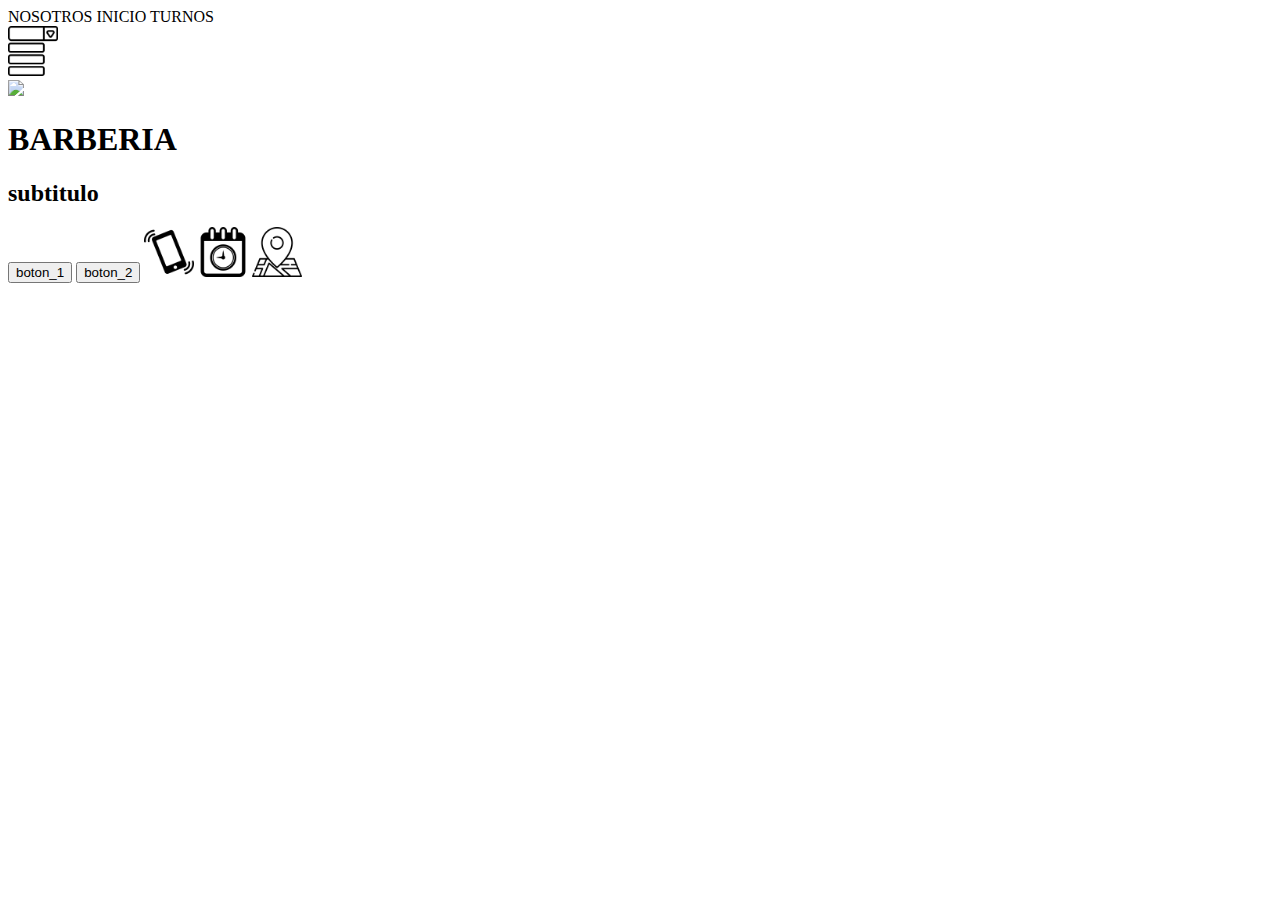
==== index.html @ 892efbf9 ""home 9/7"" ====
<!DOCTYPE html>
<html lang="en">
<head>
    <link rel="stylesheet" href="https://cdn.jsdelivr.net/npm/purecss@3.0.0/build/pure-min.css" integrity="sha384-X38yfunGUhNzHpBaEBsWLO+A0HDYOQi8ufWDkZ0k9e0eXz/tH3II7uKZ9msv++Ls" crossorigin="anonymous">
    <meta charset="UTF-8">
    <meta name="viewport" content="width=device-width, initial-scale=1.0">
    <title>"web barberia"</title>
</head>
<header>
    <nav>
        <a class = "pure-button"> NOSOTROS </a>
        <a class = "pure-button"> INICIO </a>
        <a class = "pure-button"> TURNOS </a>
    </nav>
    <div> 
        <img src="img/menu-desplegable.png" alt="Descripción de la imagen" width="50" height="50">
    </div>
</header>
<body>
    <img src= "imagendefondo">
        <h1>BARBERIA</h1>
        <h2>subtitulo</h2>
        <button>boton_1</button>
        <button>boton_2</button>

<img src="img/telefono-sonando.png" alt="Descripción de la imagen" width="50" height="50">
<img src="img/calendario-con-reloj.png" alt="Descripción de la imagen" width="50" height="50">
<img src="img/mapa.png" alt="Descripción de la imagen" width="50" height="50">



</body>
</html>
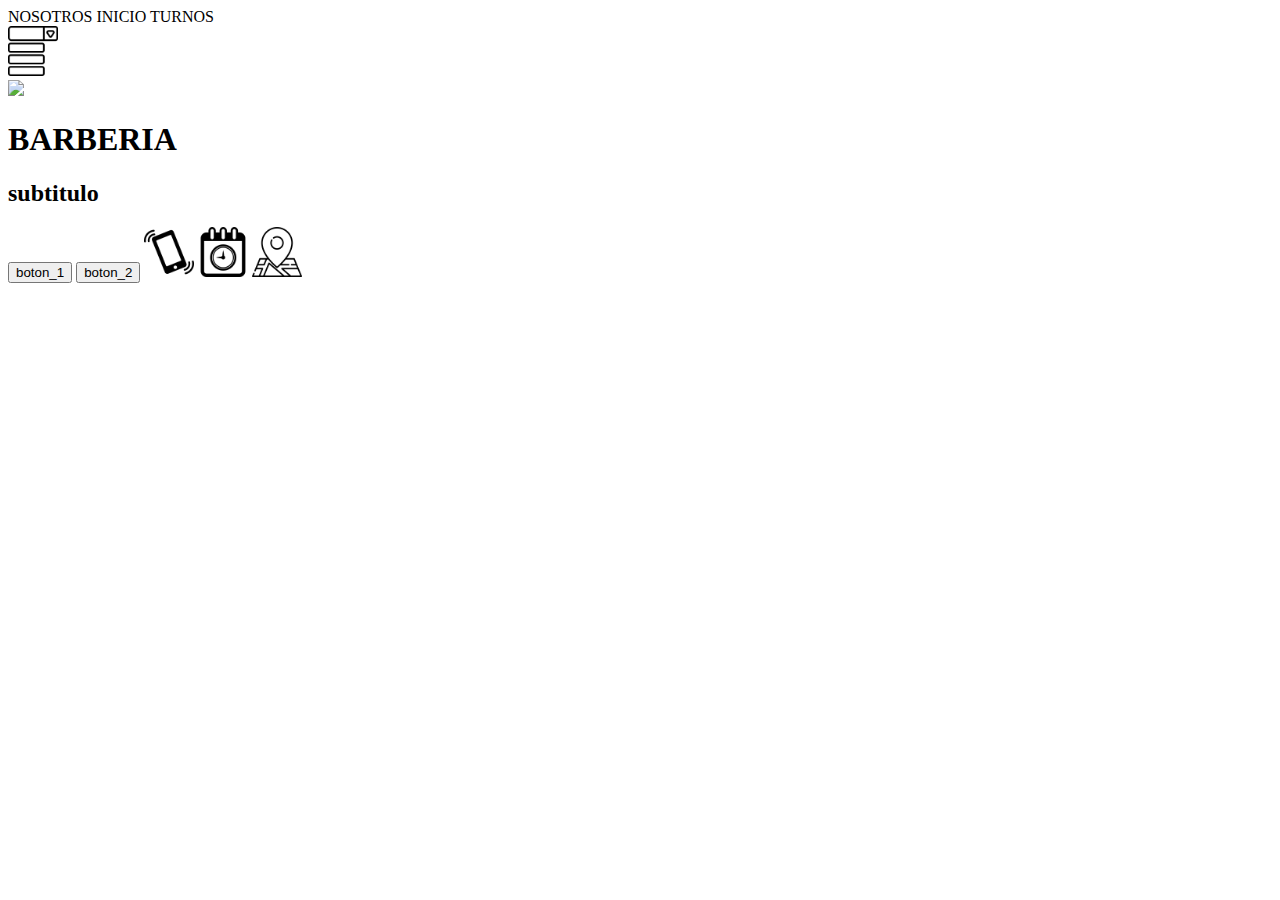
==== commit df465702: "Merge remote-tracking branch 'origin/master' nosotros" ====
--- a/index.html
+++ b/index.html
@@ -28,6 +28,5 @@
 <img src="img/mapa.png" alt="Descripción de la imagen" width="50" height="50">
 
 
-
 </body>
 </html>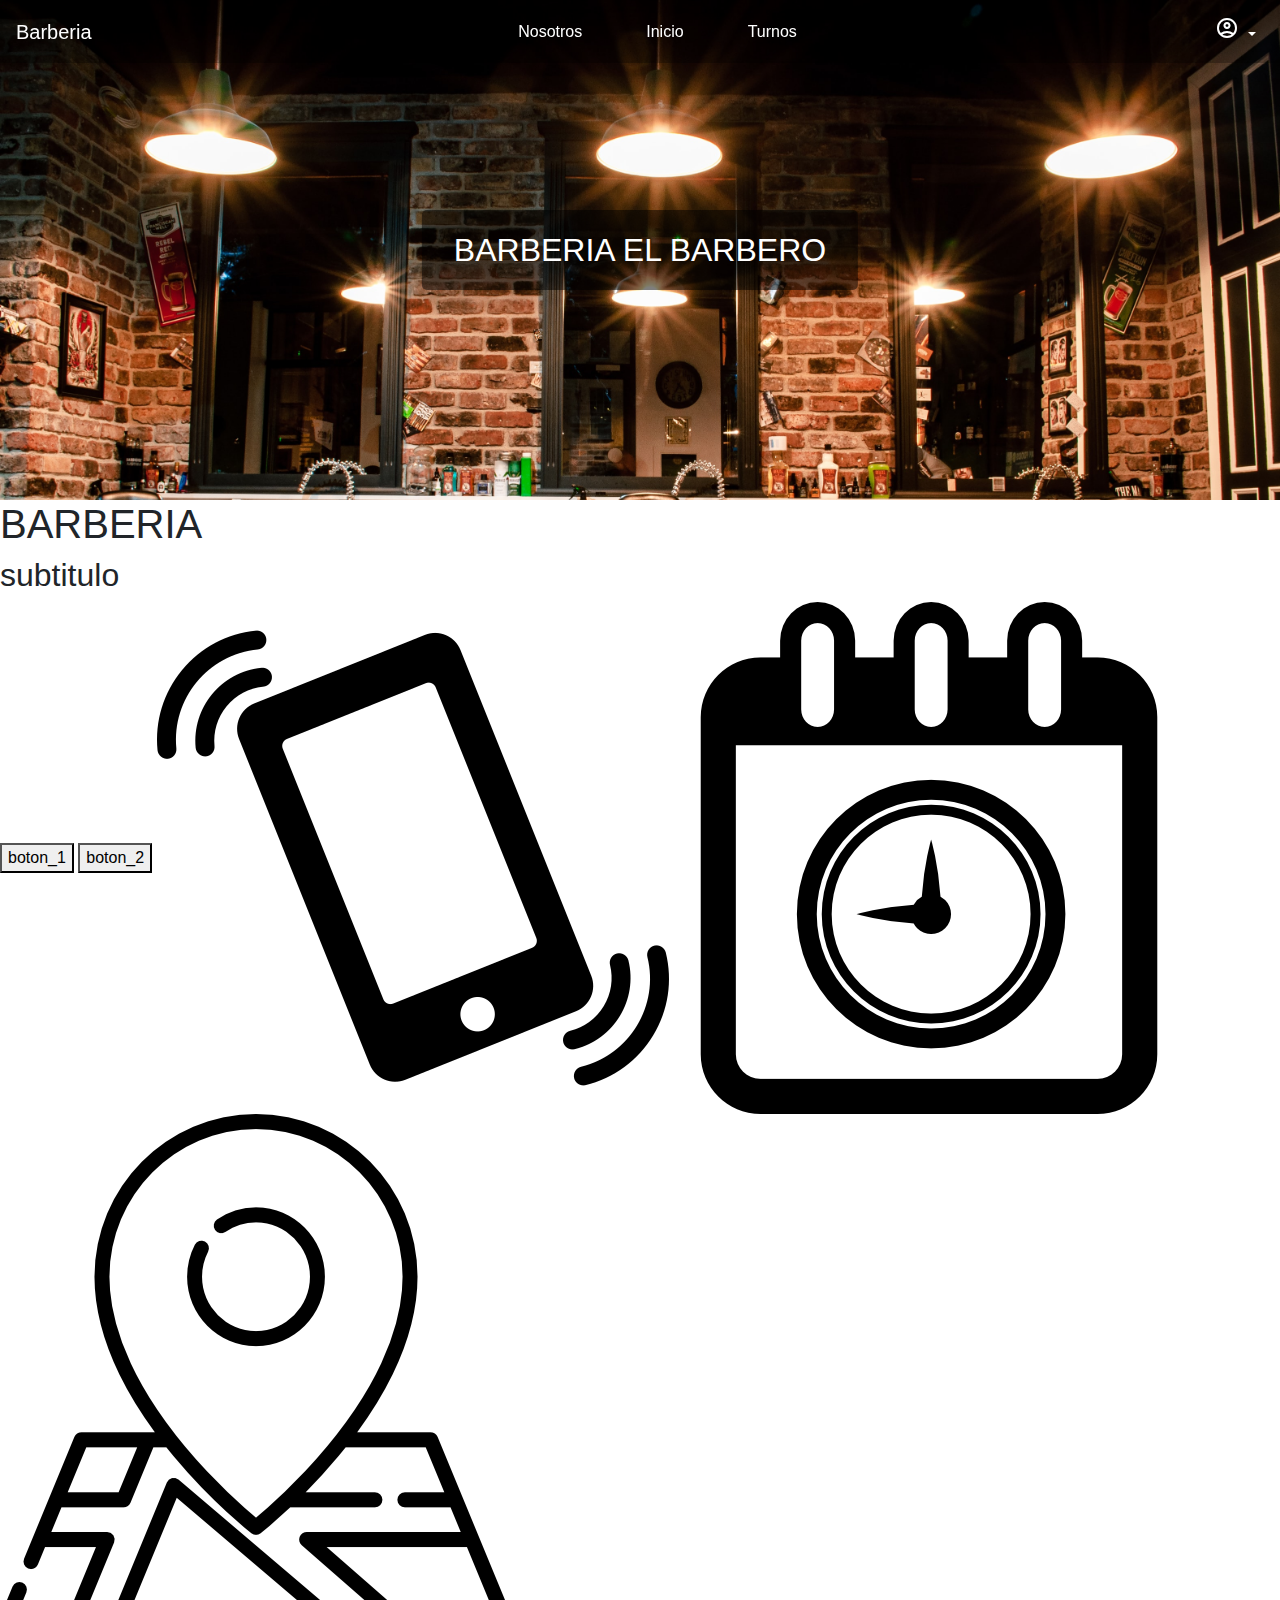
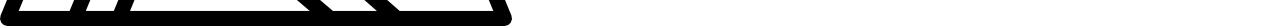
==== commit 0317d8be: "hice algunos cambios en turnos y acomode algunos estilos en nosotros y index" ====
--- a/index.html
+++ b/index.html
@@ -1,31 +1,60 @@
 <!DOCTYPE html>
 <html lang="en">
 <head>
-    <link rel="stylesheet" href="https://cdn.jsdelivr.net/npm/purecss@3.0.0/build/pure-min.css" integrity="sha384-X38yfunGUhNzHpBaEBsWLO+A0HDYOQi8ufWDkZ0k9e0eXz/tH3II7uKZ9msv++Ls" crossorigin="anonymous">
     <meta charset="UTF-8">
     <meta name="viewport" content="width=device-width, initial-scale=1.0">
-    <title>"web barberia"</title>
+    <link rel="stylesheet" href="static/index-style.css">
+    <link rel="stylesheet" href="https://stackpath.bootstrapcdn.com/bootstrap/4.5.2/css/bootstrap.min.css">
+    <link rel="preconnect" href="https://fonts.googleapis.com">
+    <link rel="preconnect" href="https://fonts.gstatic.com" crossorigin>
+    <link href="https://fonts.googleapis.com/css2?family=Inter:wght@100..900&display=swap" rel="stylesheet">
+    <link rel="stylesheet" href="https://fonts.googleapis.com/css2?family=Material+Symbols+Outlined:opsz,wght,FILL,GRAD@20..48,100..700,0..1,-50..200" />
+    <title>Web Barberia</title>
 </head>
 <header>
-    <nav>
-        <a class = "pure-button"> NOSOTROS </a>
-        <a class = "pure-button"> INICIO </a>
-        <a class = "pure-button"> TURNOS </a>
+    <div class="hero-image">
+        <div class="hero-text">BARBERIA EL BARBERO</div>
+    </div>
+    <nav class="navbar navbar-expand-lg fixed-top">
+        <a class="navbar-brand" href="index.html">Barberia</a>
+        <button class="navbar-toggler" type="button" data-toggle="collapse" data-target="#navbarNav" aria-controls="navbarNav" aria-expanded="false" aria-label="Toggle navigation">
+            <span class="navbar-toggler-icon"></span>
+        </button>
+        <div class="collapse navbar-collapse" id="navbarNav">
+            <ul class="navbar-nav ml-auto">
+                <li class="nav-item">
+                    <a class="nav-link" href="nosotros.html">Nosotros</a>
+                </li>
+                <li class="nav-item">
+                    <a class="nav-link ml-5" href="index.html">Inicio</a>
+                </li>
+                <li class="nav-item">
+                    <a class="nav-link ml-5" href="turno.html">Turnos</a>
+                </li>
+            </ul>
+            <ul class="navbar-nav ml-auto">
+                <li class="nav-item dropdown">
+                    <a class="nav-link dropdown-toggle" href="#" id="navbarDropdown" role="button" data-toggle="dropdown" aria-haspopup="true" aria-expanded="false">
+                        <span class="material-symbols-outlined">account_circle</span>
+                    </a>
+                    <div class="dropdown-menu dropdown-menu-right" aria-labelledby="navbarDropdown">
+                        <a class="dropdown-item" href="#">Iniciar Sesión</a>
+                        <a class="dropdown-item" href="#">Registrarse</a>
+                    </div>
+                </li>
+            </ul>
+        </div>
     </nav>
-    <div> 
-        <img src="img/menu-desplegable.png" alt="Descripción de la imagen" width="50" height="50">
-    </div>
 </header>
 <body>
-    <img src= "imagendefondo">
-        <h1>BARBERIA</h1>
-        <h2>subtitulo</h2>
-        <button>boton_1</button>
-        <button>boton_2</button>
+    <h1>BARBERIA</h1>
+    <h2>subtitulo</h2>
+    <button>boton_1</button>
+    <button>boton_2</button>
 
-<img src="img/telefono-sonando.png" alt="Descripción de la imagen" width="50" height="50">
-<img src="img/calendario-con-reloj.png" alt="Descripción de la imagen" width="50" height="50">
-<img src="img/mapa.png" alt="Descripción de la imagen" width="50" height="50">
+    <img src="img/telefono-sonando.png" alt="Descripción de la imagen">
+    <img src="img/calendario-con-reloj.png" alt="Descripción de la imagen">
+    <img src="img/mapa.png" alt="Descripción de la imagen">
 
 
 </body>
--- a/static/index-style.css
+++ b/static/index-style.css
@@ -0,0 +1,35 @@
+html{
+    font-family: Inter, sans-serif;
+}
+
+.navbar{
+    background-color: rgba(0, 0, 0, 0.285);
+}
+
+.navbar a {
+    text-decoration: none;
+    color: white;
+    text-transform: bold;
+}
+
+.hero-image{
+    background: url('/img/fondo_2.jpeg') no-repeat top center;
+    background-size: cover;
+    height: 500px;
+    position: relative;
+}
+.hero-text {
+    position: absolute;
+    top: 50%;
+    left: 50%;
+    transform: translate(-50%, -50%);
+    color: white;
+    font-size: 2rem;
+    background-color: rgba(0, 0, 0, 0.5);
+    padding: 1rem 2rem;
+    border-radius: 5px;
+}
+
+.dropdown-menu .dropdown-menu-right{
+    background-color: rgba(0, 0, 0, 0.5);
+}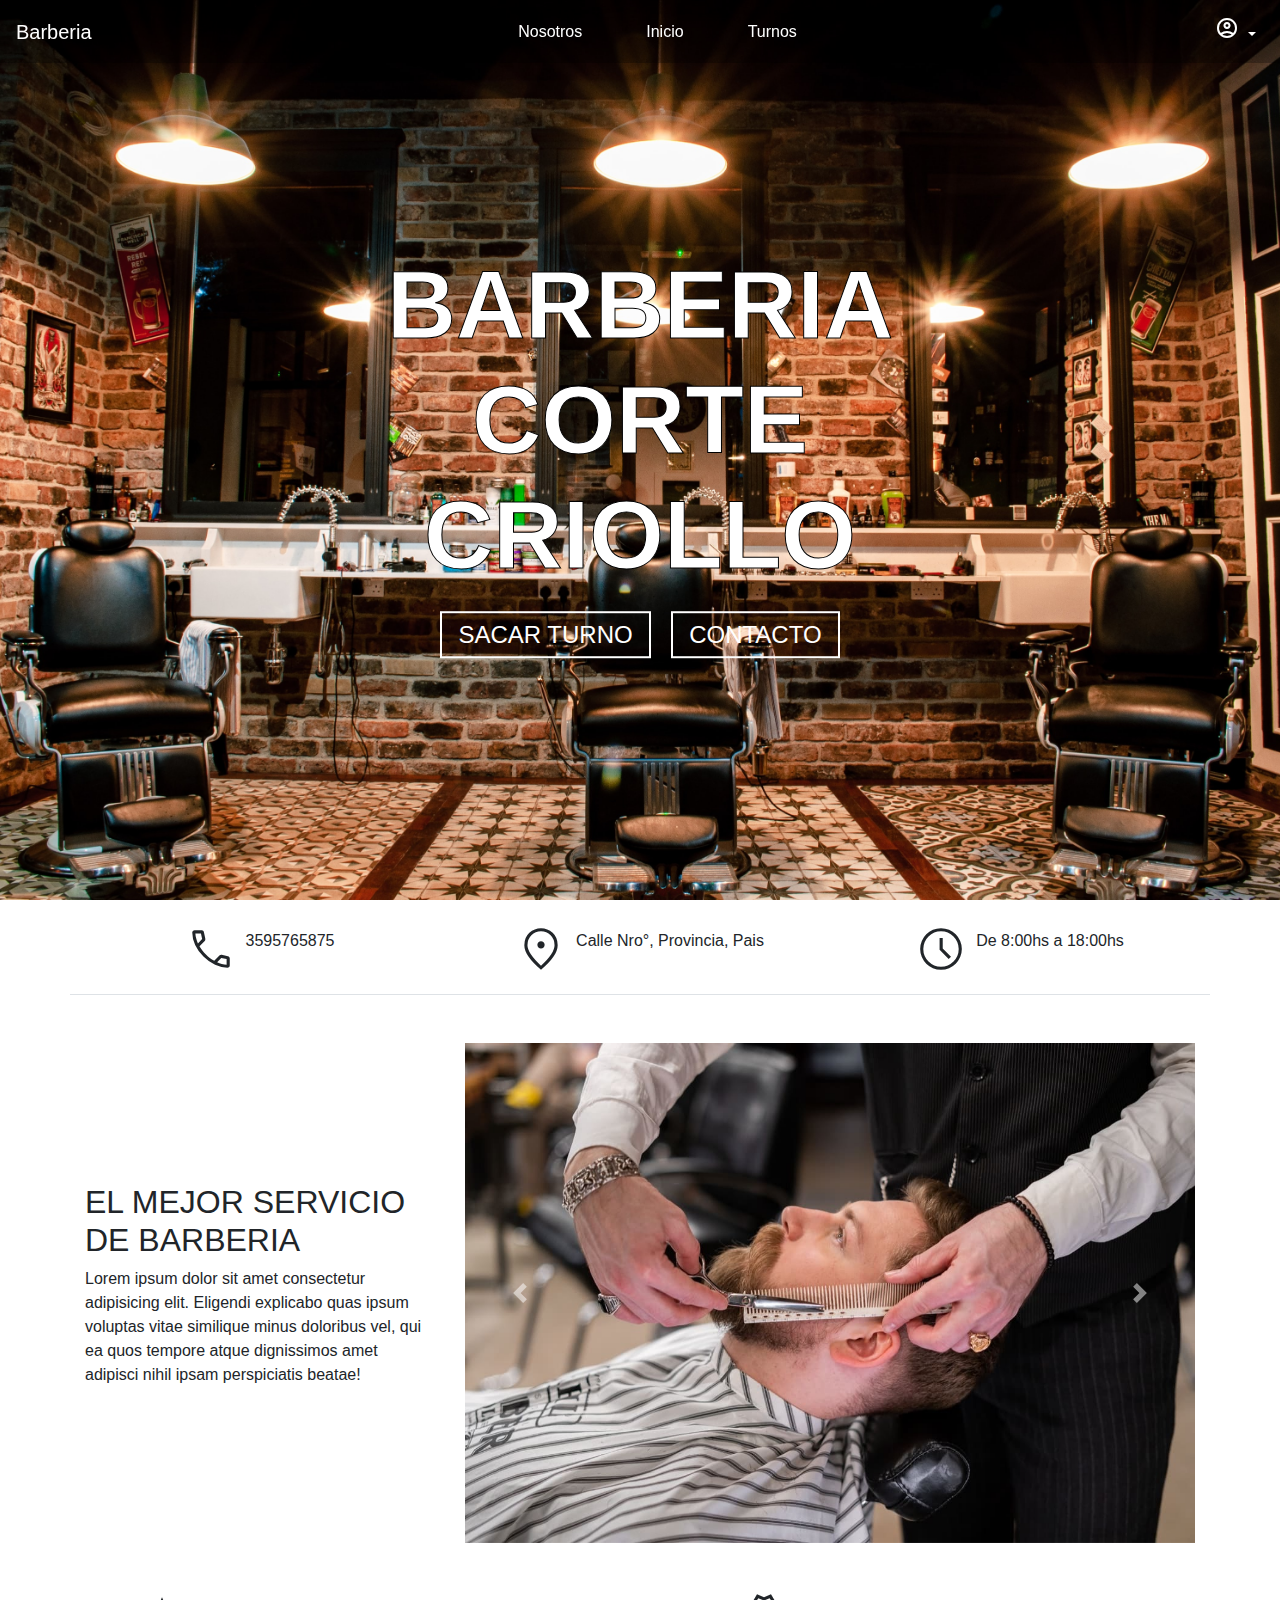
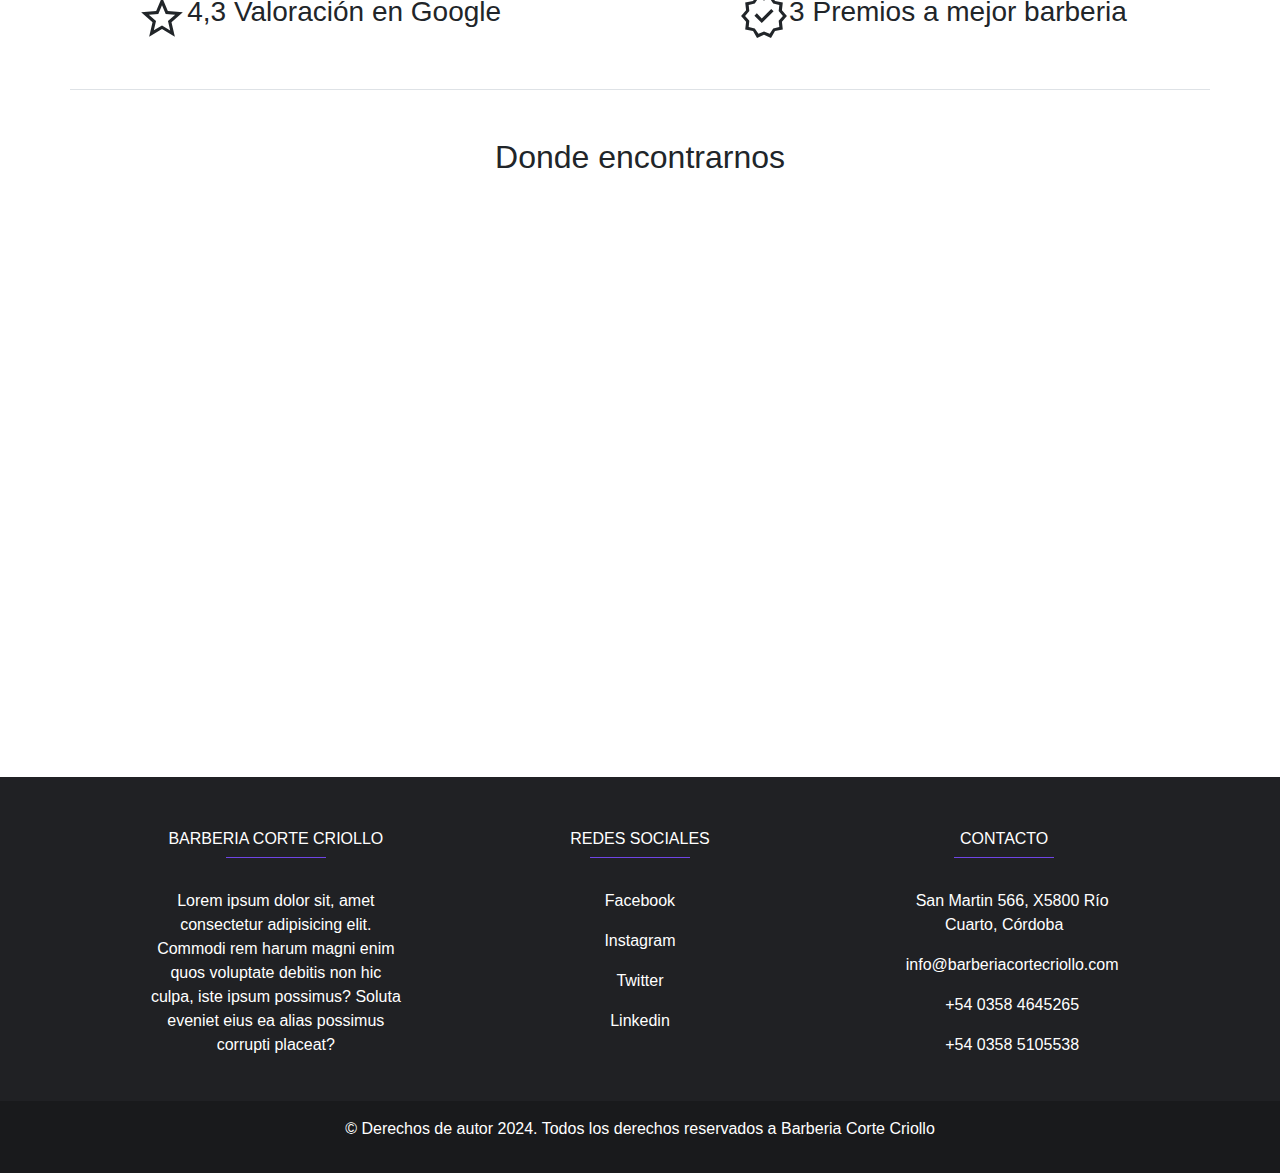
==== commit 3ff1b9af: "Casi terminado" ====
--- a/index.html
+++ b/index.html
@@ -1,19 +1,25 @@
 <!DOCTYPE html>
-<html lang="en">
+<html lang="es">
 <head>
-    <meta charset="UTF-8">
-    <meta name="viewport" content="width=device-width, initial-scale=1.0">
-    <link rel="stylesheet" href="static/index-style.css">
-    <link rel="stylesheet" href="https://stackpath.bootstrapcdn.com/bootstrap/4.5.2/css/bootstrap.min.css">
-    <link rel="preconnect" href="https://fonts.googleapis.com">
-    <link rel="preconnect" href="https://fonts.gstatic.com" crossorigin>
-    <link href="https://fonts.googleapis.com/css2?family=Inter:wght@100..900&display=swap" rel="stylesheet">
-    <link rel="stylesheet" href="https://fonts.googleapis.com/css2?family=Material+Symbols+Outlined:opsz,wght,FILL,GRAD@20..48,100..700,0..1,-50..200" />
-    <title>Web Barberia</title>
+<meta charset="UTF-8">
+<meta name="viewport" content="width=device-width, initial-scale=1.0">
+<title>Corte Criollo</title>
+<link rel="shortcut icon" href="img/ico.png" type="image/x-icon">
+<link rel="stylesheet" href="static/index-style.css">
+<link rel="stylesheet" href="https://stackpath.bootstrapcdn.com/bootstrap/4.5.2/css/bootstrap.min.css">
+<link rel="preconnect" href="https://fonts.googleapis.com">
+<link rel="preconnect" href="https://fonts.gstatic.com" crossorigin>
+<link href="https://fonts.googleapis.com/css2?family=Inter:wght@100..900&display=swap" rel="stylesheet">
+<link rel="stylesheet" href="https://fonts.googleapis.com/css2?family=Material+Symbols+Outlined:opsz,wght,FILL,GRAD@20..48,100..700,0..1,-50..200" />
+<title>Sobre Nosotros</title>
 </head>
 <header>
     <div class="hero-image">
-        <div class="hero-text">BARBERIA EL BARBERO</div>
+        <div class="hero-text text-center">
+            <h1 class="hero-title mb-4">BARBERIA CORTE CRIOLLO</h1>
+            <a class="hero-btn" href="turno.html">SACAR TURNO</a>
+            <a class="hero-btn" href="nosotros.html">CONTACTO</a>
+        </div>
     </div>
     <nav class="navbar navbar-expand-lg fixed-top">
         <a class="navbar-brand" href="index.html">Barberia</a>
@@ -46,16 +52,144 @@
         </div>
     </nav>
 </header>
-<body>
-    <h1>BARBERIA</h1>
-    <h2>subtitulo</h2>
-    <button>boton_1</button>
-    <button>boton_2</button>
 
-    <img src="img/telefono-sonando.png" alt="Descripción de la imagen">
-    <img src="img/calendario-con-reloj.png" alt="Descripción de la imagen">
-    <img src="img/mapa.png" alt="Descripción de la imagen">
+<main>
+    <div class="container border-bottom mt-4">
+        <div class="row">
+            <div class="col-md-4 d-flex icono-container">
+                <span class="material-symbols-outlined icono">call</span>
+                <p>3595765875</p>
+            </div>
+            <div class="col-md-4 d-flex icono-container">
+                <span class="material-symbols-outlined icono">location_on</span>
+                <p>Calle Nro°, Provincia, Pais</p>
+            </div>
+            <div class="col-md-4 d-flex icono-container">
+                <span class="material-symbols-outlined icono">schedule</span>
+                <p>De 8:00hs a 18:00hs</p>
+            </div>
+        </div>
+    </div>
 
+    <div class="row">
+        <div class="container border-bottom">
+            <div class="row mt-5 align-items-center">
+                <div class="col-md-4">
+                    <h2>EL MEJOR SERVICIO DE BARBERIA</h2>
+                    <p>Lorem ipsum dolor sit amet consectetur adipisicing elit. Eligendi explicabo quas
+                        ipsum voluptas vitae similique minus doloribus vel, qui ea quos tempore atque dignissimos 
+                        amet adipisci nihil ipsam perspiciatis beatae!</p>
+                </div>
+                <div class="col-md-8">
+                    <div id="carouselExampleControls" class="carousel slide" data-ride="carousel">
+                        <div class="carousel-inner">
+                            <div class="carousel-item active">
+                                <img src="img/cortebarbanosotros.jpeg" class="d-block w-100" alt="...">
+                            </div>
+                            <div class="carousel-item">
+                                <img src="img/cortenosotros.webp" class="d-block w-100" alt="...">
+                            </div>
+                            <div class="carousel-item">
+                                <img src="img/secabarbanosotros.png" class="d-block w-100" alt="...">
+                            </div>
+                        </div>
+                        <a class="carousel-control-prev" href="#carouselExampleControls" role="button" data-slide="prev">
+                            <span class="carousel-control-prev-icon" aria-hidden="true"></span>
+                            <span class="sr-only">Previous</span>
+                        </a>
+                        <a class="carousel-control-next" href="#carouselExampleControls" role="button" data-slide="next">
+                            <span class="carousel-control-next-icon" aria-hidden="true"></span>
+                            <span class="sr-only">Next</span>
+                        </a>
+                    </div>
+                </div>
+            </div>
+            <div class="row">
+                <div class="container d-flex mt-5 mb-5 valoracion-section">
+                    <div class="d-flex mr-3 align-items-center">
+                        <span class="material-symbols-outlined">star</span>
+                        <h3>4,3 Valoración en Google</h3>
+                    </div>
+                    <div class="d-flex mr-3 align-items-center">
+                        <span class="material-symbols-outlined">verified</span>
+                        <h3>3 Premios a mejor barberia</h3>
+                    </div>
+                </div>
+            </div>
+        </div>
+    </div>
 
+    <div class="row mt-5">
+        <div class="container text-center">
+            <h2>Donde encontrarnos</h2>
+            <div>
+                <div class="container mt-5 mb-5">
+                    <div class="ratio ratio-16x9">
+                        <iframe 
+                            src="https://www.google.com/maps/embed?pb=!1m18!1m12!1m3!1d3331.123456789!2d-64.3491234!3d-33.1234567!2m3!1f0!2f0!3f0!3m2!1i1024!2i768!4f13.1!3m3!1m2!1s0x95d2cd1234567890%3A0x1234567890abcdef!2sSan%20Mart%C3%ADn%20566%2C%20R%C3%ADo%20Cuarto%2C%20C%C3%B3rdoba%2C%20Argentina!5e0!3m2!1ses!2sar!4v1234567890123!5m2!1ses!2sar" 
+                            width="600" 
+                            height="450" 
+                            style="border:0;" 
+                            allowfullscreen="" 
+                            loading="lazy" 
+                            referrerpolicy="no-referrer-when-downgrade">
+                        </iframe>
+                    </div>
+                </div>
+            </div>
+        </div>
+    </div>
+
+</main>
+    <script src="scripts.js"></script>
+    <script src="static/scripts.js"></script>
+    <script src="https://code.jquery.com/jquery-3.5.1.slim.min.js"></script>
+    <script src="https://cdn.jsdelivr.net/npm/@popperjs/core@2.9.2/dist/umd/popper.min.js"></script>
+    <script src="https://stackpath.bootstrapcdn.com/bootstrap/4.5.2/js/bootstrap.min.js"></script>
 </body>
+    
+<footer class="text-center text-lg-start text-white mt-5">
+    <section class="p-1">
+        <div class="container text-center text-md-start mt-5">
+            <div class="row mt-3">
+                <div class="col-md-3 col-lg-4 col-xl-3 mx-auto mb-4">
+                    <h6 class="text-uppercase fw-bold">Barberia Corte Criollo</h6>
+                    <hr class="mb-4 mt-0 d-inline-block mx-auto"/>
+                    <p>Lorem ipsum dolor sit, amet consectetur adipisicing elit. Commodi rem harum magni enim quos voluptate debitis non hic culpa, iste ipsum possimus? Soluta eveniet eius ea alias possimus corrupti placeat?</p>
+                </div>
+
+                <div class="col-md-3 col-lg-2 col-xl-2 mx-auto mb-4">
+                    <h6 class="text-uppercase fw-bold">Redes Sociales</h6>
+                    <hr class="mb-4 mt-0 d-inline-block mx-auto"/>
+                    <p>
+                        <a href="#!" class="text-white">Facebook</a>
+                    </p>
+                    <p>
+                        <a href="#!" class="text-white">Instagram</a>
+                    </p>
+                    <p>
+                        <a href="#!" class="text-white">Twitter</a>
+                    </p>
+                    <p>
+                        <a href="#!" class="text-white">Linkedin</a>
+                    </p>
+                </div>
+
+                <div class="col-md-4 col-lg-3 col-xl-3 mx-auto mb-md-0 mb-4">
+                    <h6 class="text-uppercase fw-bold">Contacto</h6>
+                    <hr class="mb-4 mt-0 d-inline-block mx-auto"/>
+                    <p><a href="https://goo.gl/maps/8ZpVFQujfmPyLD6p7" class="text-white me-4">
+                        <i class="fa fa-home mr-3"></i></a>San Martin 566, X5800 Río Cuarto, Córdoba</p>
+                    <p><i class="fa fa-envelope mr-3"></i> info@barberiacortecriollo.com</p>
+                    <p><i class="fa fa-phone mr-3"></i> +54 0358 4645265</p>
+                    <p><i class="fa fa-print mr-3"></i> +54 0358 5105538</p>
+                </div>
+            </div>
+        </div>
+
+    </section>
+    <div class="text-center p-3 copyright"> 
+        <p>© Derechos de autor 2024. Todos los derechos reservados a Barberia Corte Criollo</p>
+    </div>
+</footer>
 </html>--- a/static/index-style.css
+++ b/static/index-style.css
@@ -15,7 +15,7 @@
 .hero-image{
     background: url('/img/fondo_2.jpeg') no-repeat top center;
     background-size: cover;
-    height: 500px;
+    height: 100vh;
     position: relative;
 }
 .hero-text {
@@ -23,13 +23,81 @@
     top: 50%;
     left: 50%;
     transform: translate(-50%, -50%);
-    color: white;
-    font-size: 2rem;
-    background-color: rgba(0, 0, 0, 0.5);
     padding: 1rem 2rem;
     border-radius: 5px;
 }
 
+.hero-title{
+    color: white;
+    font-size: 6rem;
+    font-weight: bold;
+    -webkit-text-stroke: 1px black;
+}
+
+.hero-btn{
+    margin: .5rem;
+    background-color: transparent;
+    font-size: 1.5rem;
+    padding: .5rem 1rem;
+    color: white;
+    border: 2px solid white;
+    transition: background-color .3s ease;
+}
+
+.hero-btn:hover{
+    color: white;
+    background-color: rgba(0, 0, 0, 0.285);
+    text-decoration: none;
+}
+
 .dropdown-menu .dropdown-menu-right{
     background-color: rgba(0, 0, 0, 0.5);
-}+}
+
+.icono{
+    font-size: 64px;
+}
+
+.icono-container{
+    justify-content: center;
+    align-items: center;
+    gap:10px;
+    margin-bottom: 20px;
+}
+
+.icono-container span{
+    font-size: 50px;
+}
+
+.icono-star{
+    font-size: 50px;
+}
+
+.valoracion-section{
+    justify-content: center;
+    gap: 20%;
+}
+
+.carousel-item img{
+    width: 100%;
+    height: 500px;
+}
+
+.valoracion-section span{
+    font-size: 50px;
+}
+
+hr{
+    width: 100px;
+    background-color: #7c4dff;
+    height: 2px
+}
+
+footer{
+    background-color: #202124
+}
+
+.copyright{
+    background-color: rgba(0, 0, 0, 0.2)
+}
+
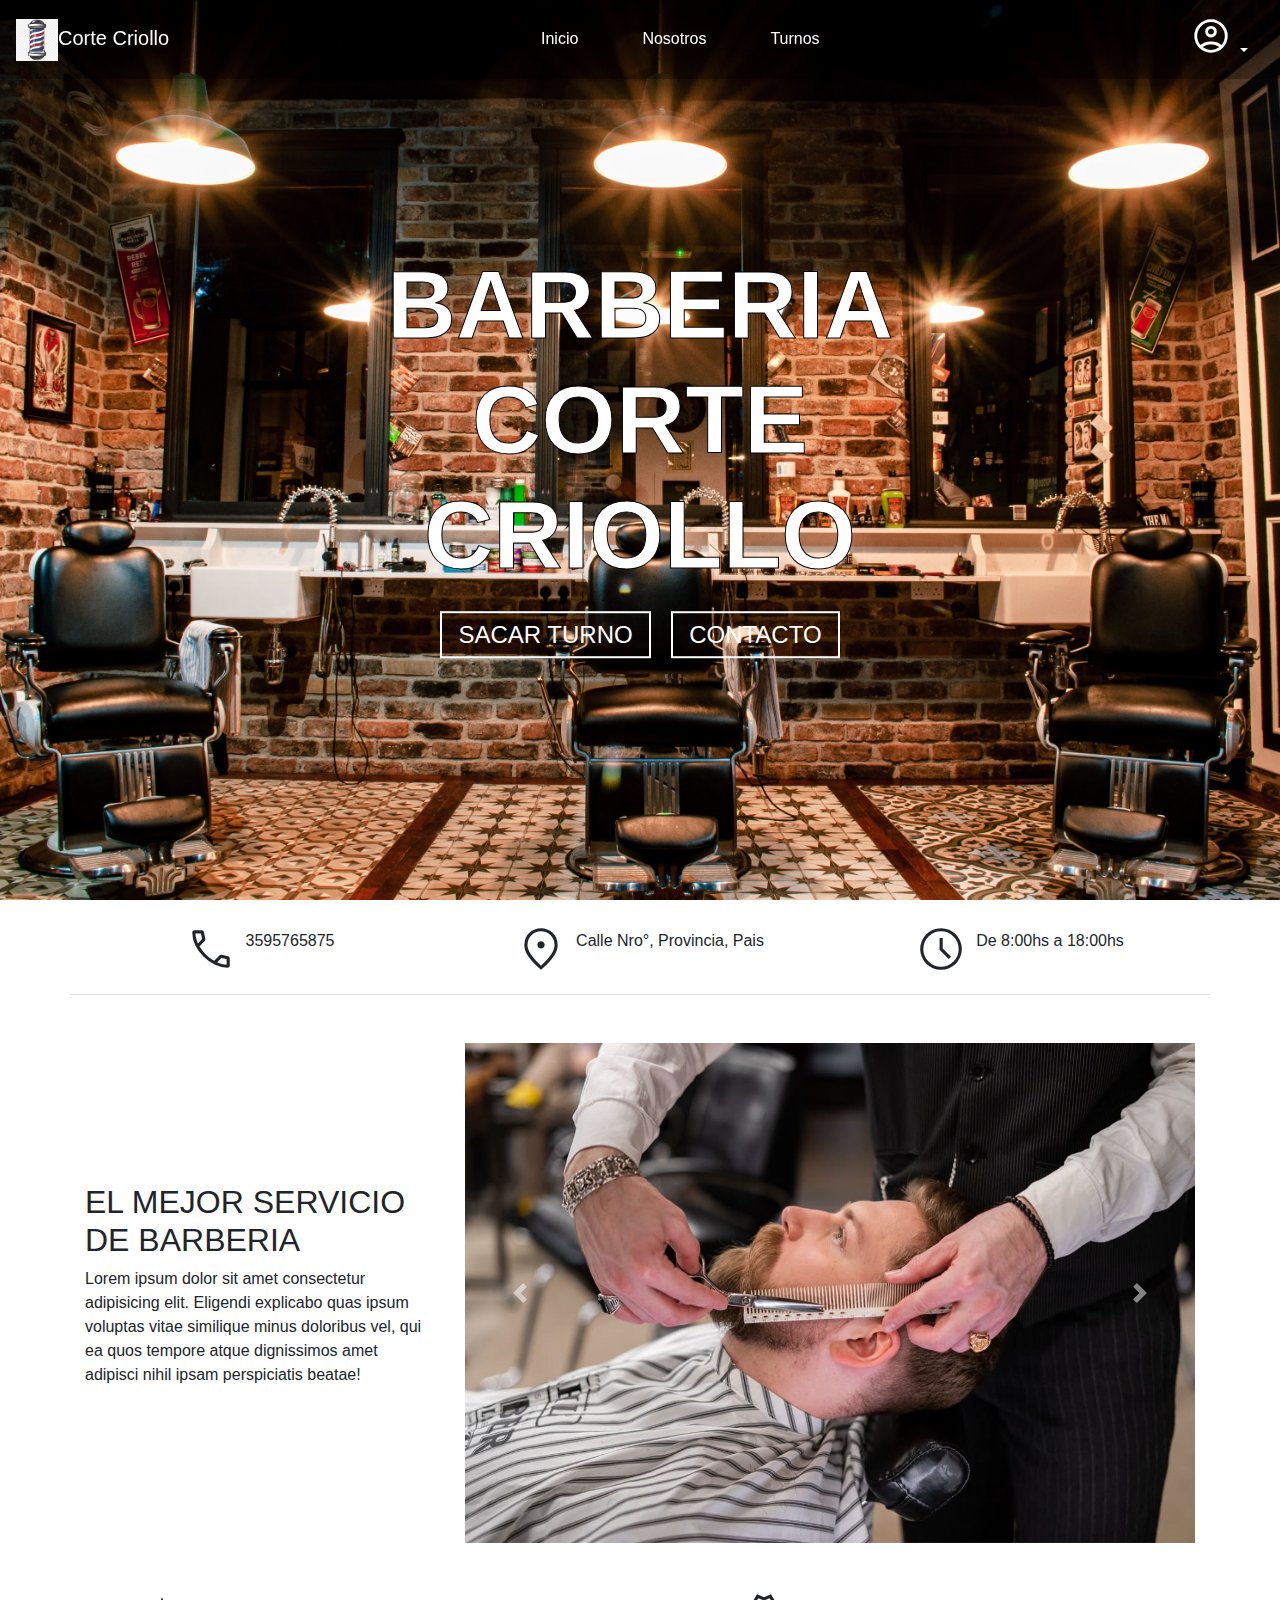
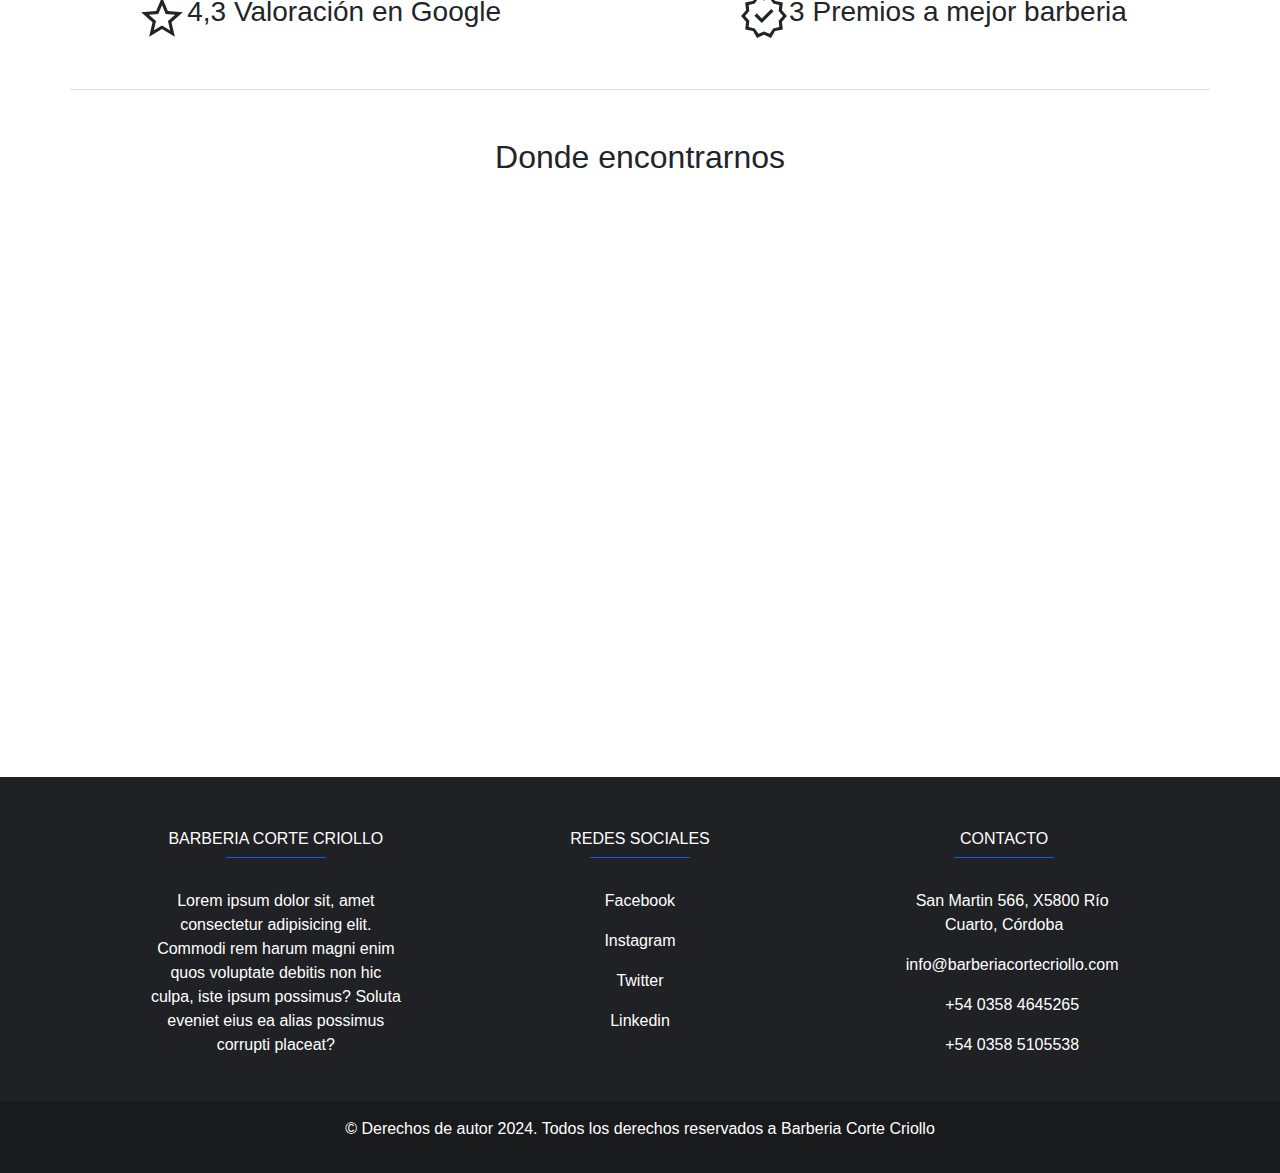
==== commit 2e09fd4d: "Trabajo terminado y clon con pure.css" ====
--- a/index.html
+++ b/index.html
@@ -22,33 +22,36 @@
         </div>
     </div>
     <nav class="navbar navbar-expand-lg fixed-top">
-        <a class="navbar-brand" href="index.html">Barberia</a>
+        <a class="navbar-brand" href="index.html"><img class="logo" src="img/logo-barberia.png" alt="">Corte Criollo</a>
         <button class="navbar-toggler" type="button" data-toggle="collapse" data-target="#navbarNav" aria-controls="navbarNav" aria-expanded="false" aria-label="Toggle navigation">
-            <span class="navbar-toggler-icon"></span>
+            <span class="menu material-symbols-outlined">menu</span>
         </button>
-        <div class="collapse navbar-collapse" id="navbarNav">
-            <ul class="navbar-nav ml-auto">
-                <li class="nav-item">
-                    <a class="nav-link" href="nosotros.html">Nosotros</a>
+        <div class="collapse navbar-collapse justify-content-center" id="navbarNav">
+            <ul class="navbar-nav">
+                <li class="nav-item ml-5">
+                    <a class="nav-link links" href="index.html">Inicio</a>
                 </li>
-                <li class="nav-item">
-                    <a class="nav-link ml-5" href="index.html">Inicio</a>
+                <li class="nav-item ml-5">
+                    <a class="nav-link links" href="nosotros.html">Nosotros</a>
                 </li>
-                <li class="nav-item">
-                    <a class="nav-link ml-5" href="turno.html">Turnos</a>
+                <li class="nav-item ml-5">
+                    <a class="nav-link links" href="turno.html">Turnos</a>
+                </li>
+                <li class="nav-item ml-5">
+                    <a class="nav-link links cursos" id="cursos" href="cursos.html">Cursos</a>
                 </li>
             </ul>
-            <ul class="navbar-nav ml-auto">
-                <li class="nav-item dropdown">
-                    <a class="nav-link dropdown-toggle" href="#" id="navbarDropdown" role="button" data-toggle="dropdown" aria-haspopup="true" aria-expanded="false">
-                        <span class="material-symbols-outlined">account_circle</span>
-                    </a>
-                    <div class="dropdown-menu dropdown-menu-right" aria-labelledby="navbarDropdown">
-                        <a class="dropdown-item" href="#">Iniciar Sesión</a>
-                        <a class="dropdown-item" href="#">Registrarse</a>
-                    </div>
-                </li>
-            </ul>
+        </div>
+
+        <div class="dropdown">
+            <a class="nav-link dropdown-toggle" href="#" id="navbarDropdown" role="button" data-toggle="dropdown" aria-haspopup="true" aria-expanded="false">
+                <span class="material-symbols-outlined">account_circle</span>
+            </a>
+            <div class="dropdown-menu dropdown-menu-right" aria-labelledby="navbarDropdown">
+                <a class="dropdown-item" href="login.html" id="login">Iniciar Sesión</a>
+                <a class="dropdown-item" href="register.html" id="register">Registrarse</a>
+                <a class="dropdown-item logout" id="logout" onclick="cerrarSesion()">Cerrar Sesion</a>
+            </div>
         </div>
     </nav>
 </header>
@@ -141,8 +144,7 @@
     </div>
 
 </main>
-    <script src="scripts.js"></script>
-    <script src="static/scripts.js"></script>
+    <script src="static/index-scripts.js"></script>
     <script src="https://code.jquery.com/jquery-3.5.1.slim.min.js"></script>
     <script src="https://cdn.jsdelivr.net/npm/@popperjs/core@2.9.2/dist/umd/popper.min.js"></script>
     <script src="https://stackpath.bootstrapcdn.com/bootstrap/4.5.2/js/bootstrap.min.js"></script>
--- a/static/index-style.css
+++ b/static/index-style.css
@@ -1,5 +1,10 @@
 html{
     font-family: Inter, sans-serif;
+}
+/* NAVBAR */
+.logo{
+    width: 42px;
+    height: 42px;
 }
 
 .navbar{
@@ -11,6 +16,32 @@
     color: white;
     text-transform: bold;
 }
+
+nav .cursos{
+    display: none;
+}
+
+.dropdown-menu{
+    background-color: rgba(0, 0, 0, 0.285) !important;
+}
+
+.dropdown-menu .logout{
+    display: none;
+}
+.dropdown span{
+    font-size: 2.5rem;
+}
+
+
+.links{
+    border-bottom: 1px solid transparent;
+    transition: border-bottom .3s ease;
+}
+.links:hover{
+    border-bottom: 1px solid white;
+}
+
+/* NAVBAR */
 
 .hero-image{
     background: url('/img/fondo_2.jpeg') no-repeat top center;
@@ -87,12 +118,13 @@
     font-size: 50px;
 }
 
+/* FOOTER */
+
 hr{
     width: 100px;
-    background-color: #7c4dff;
+    background-color: #0d6efd;
     height: 2px
 }
-
 footer{
     background-color: #202124
 }
